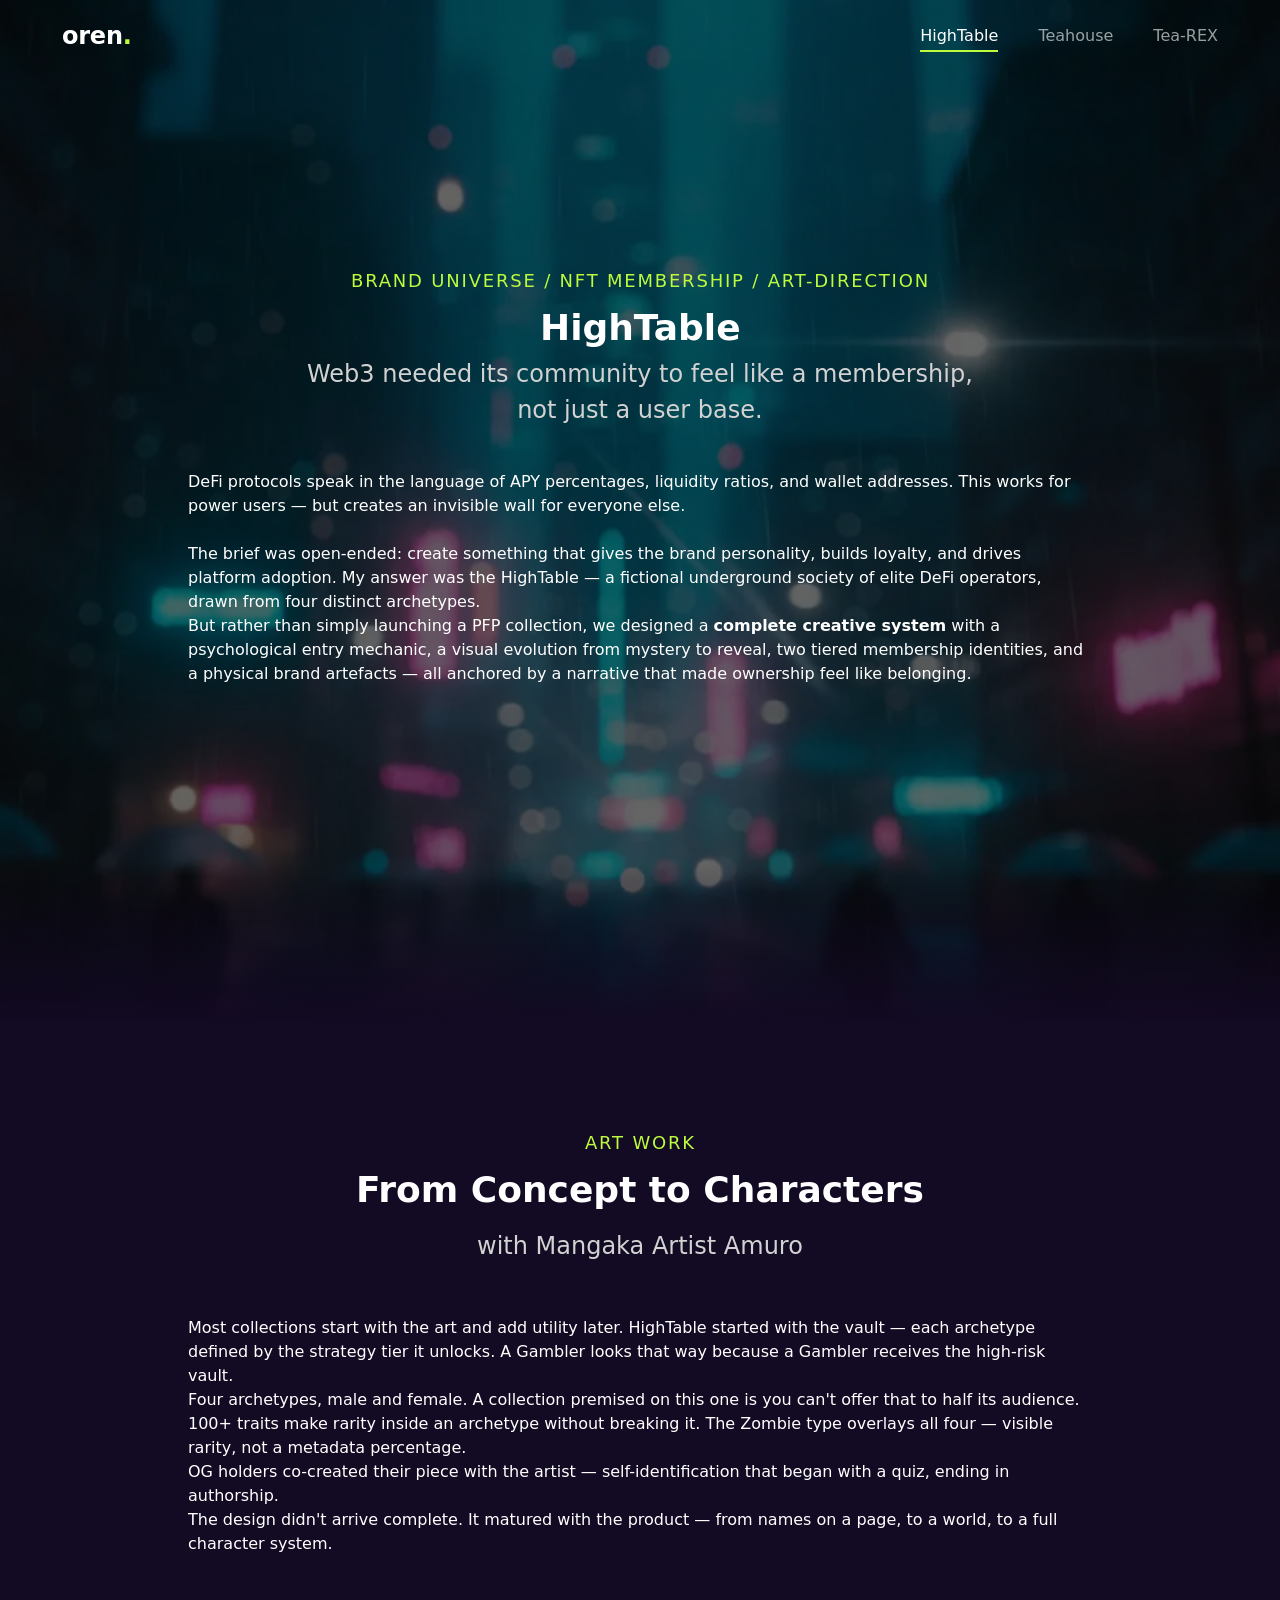
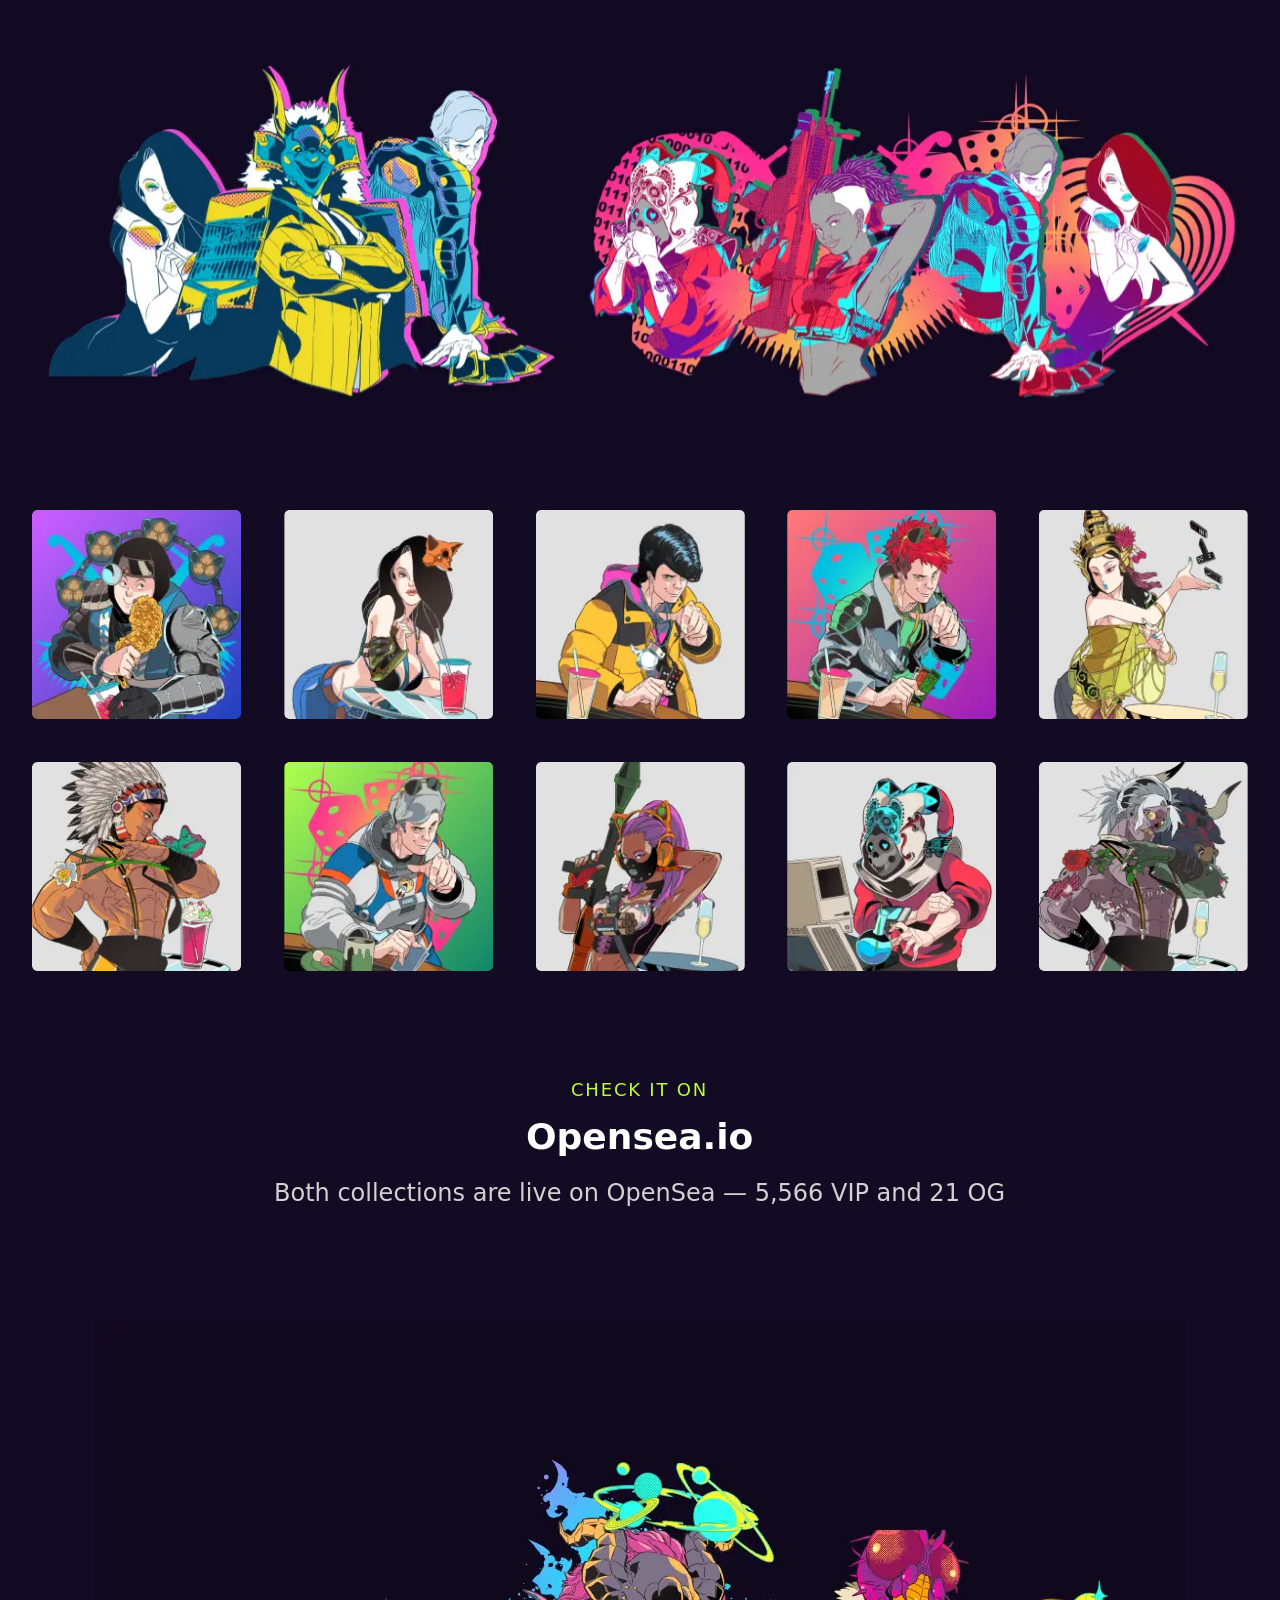
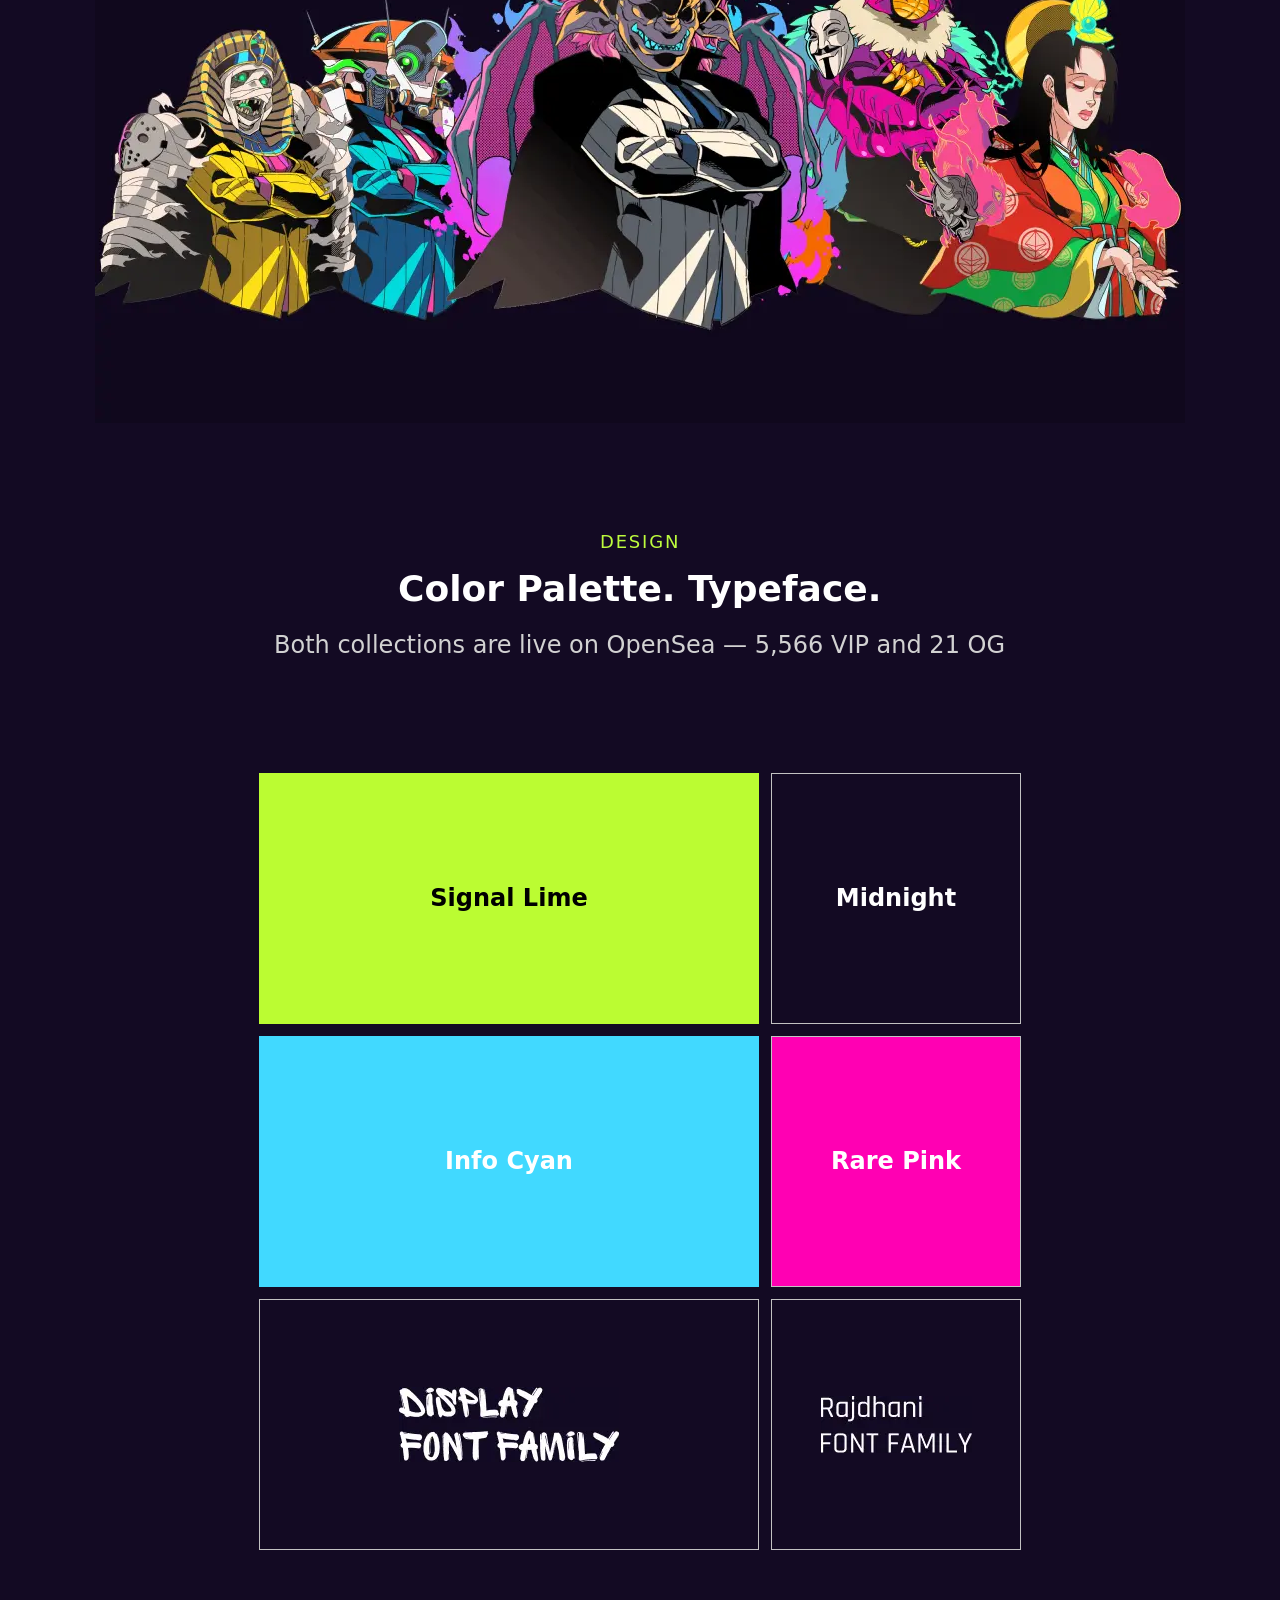
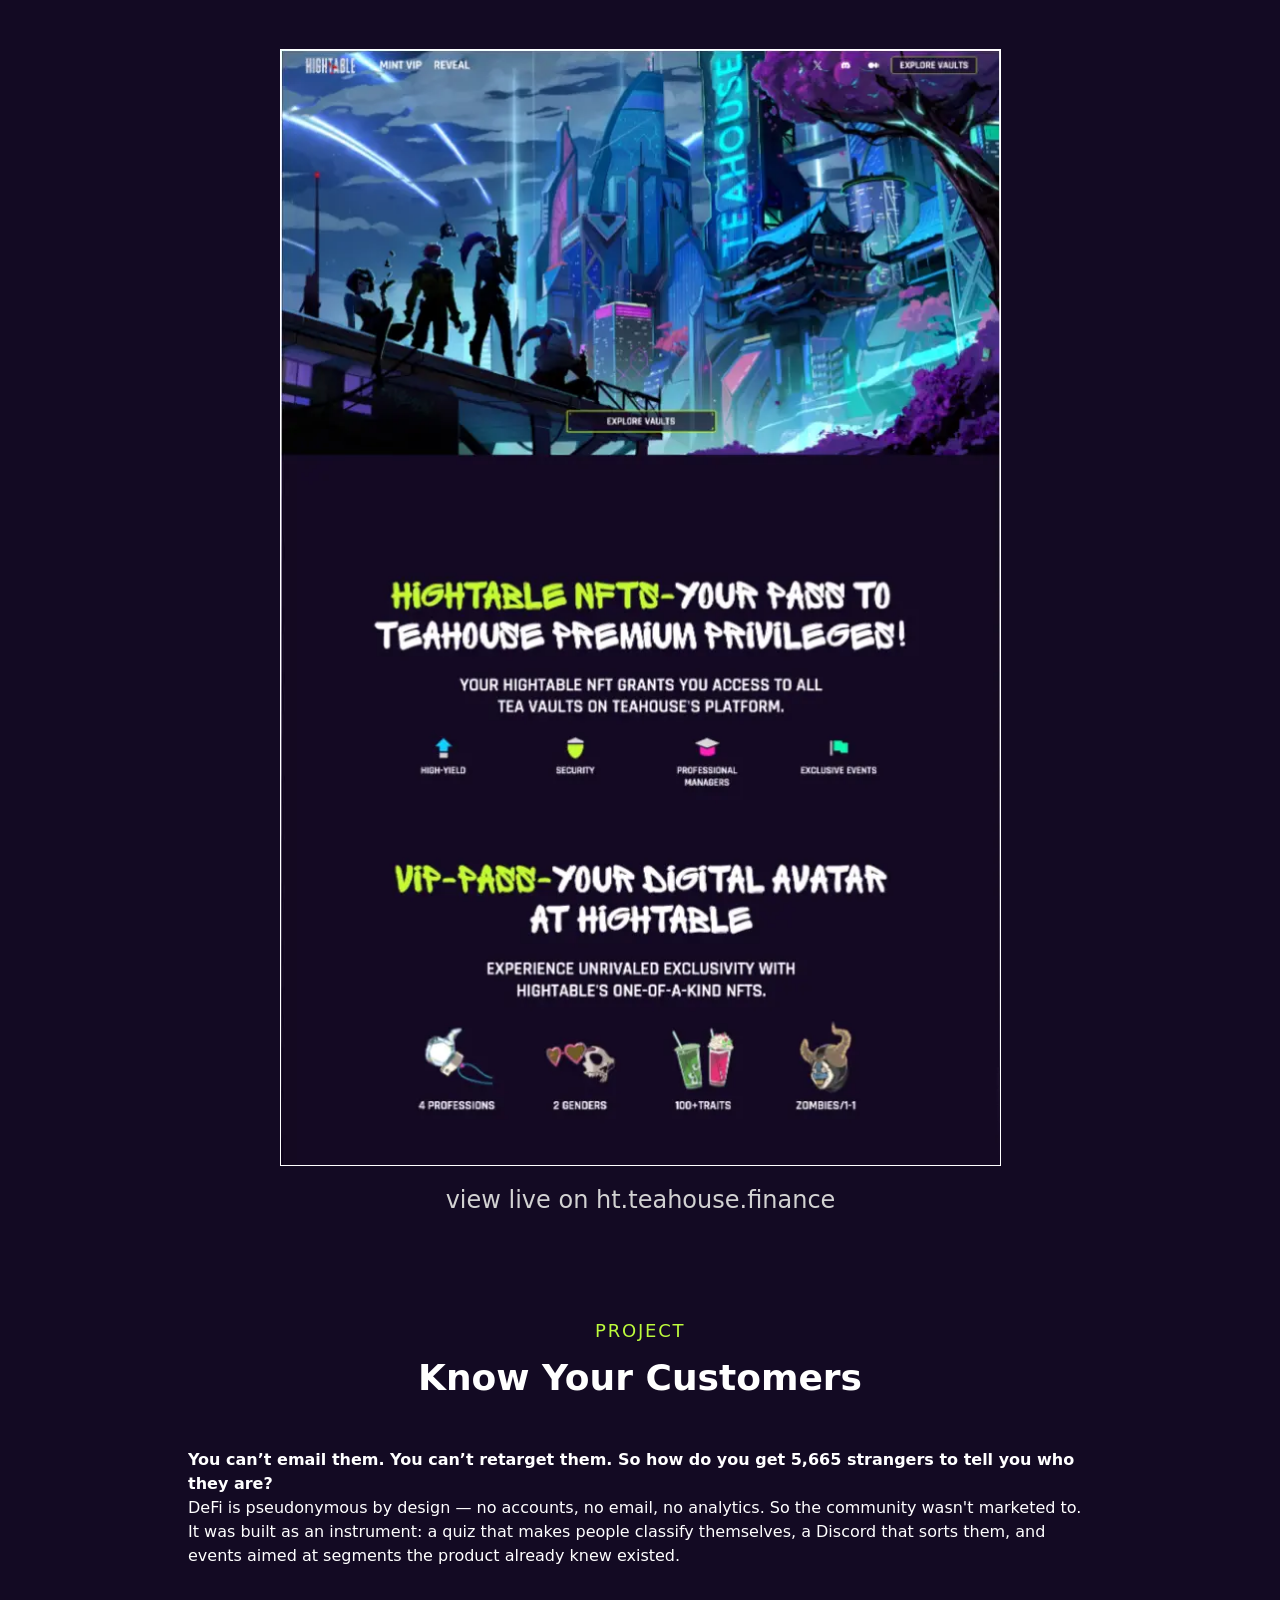
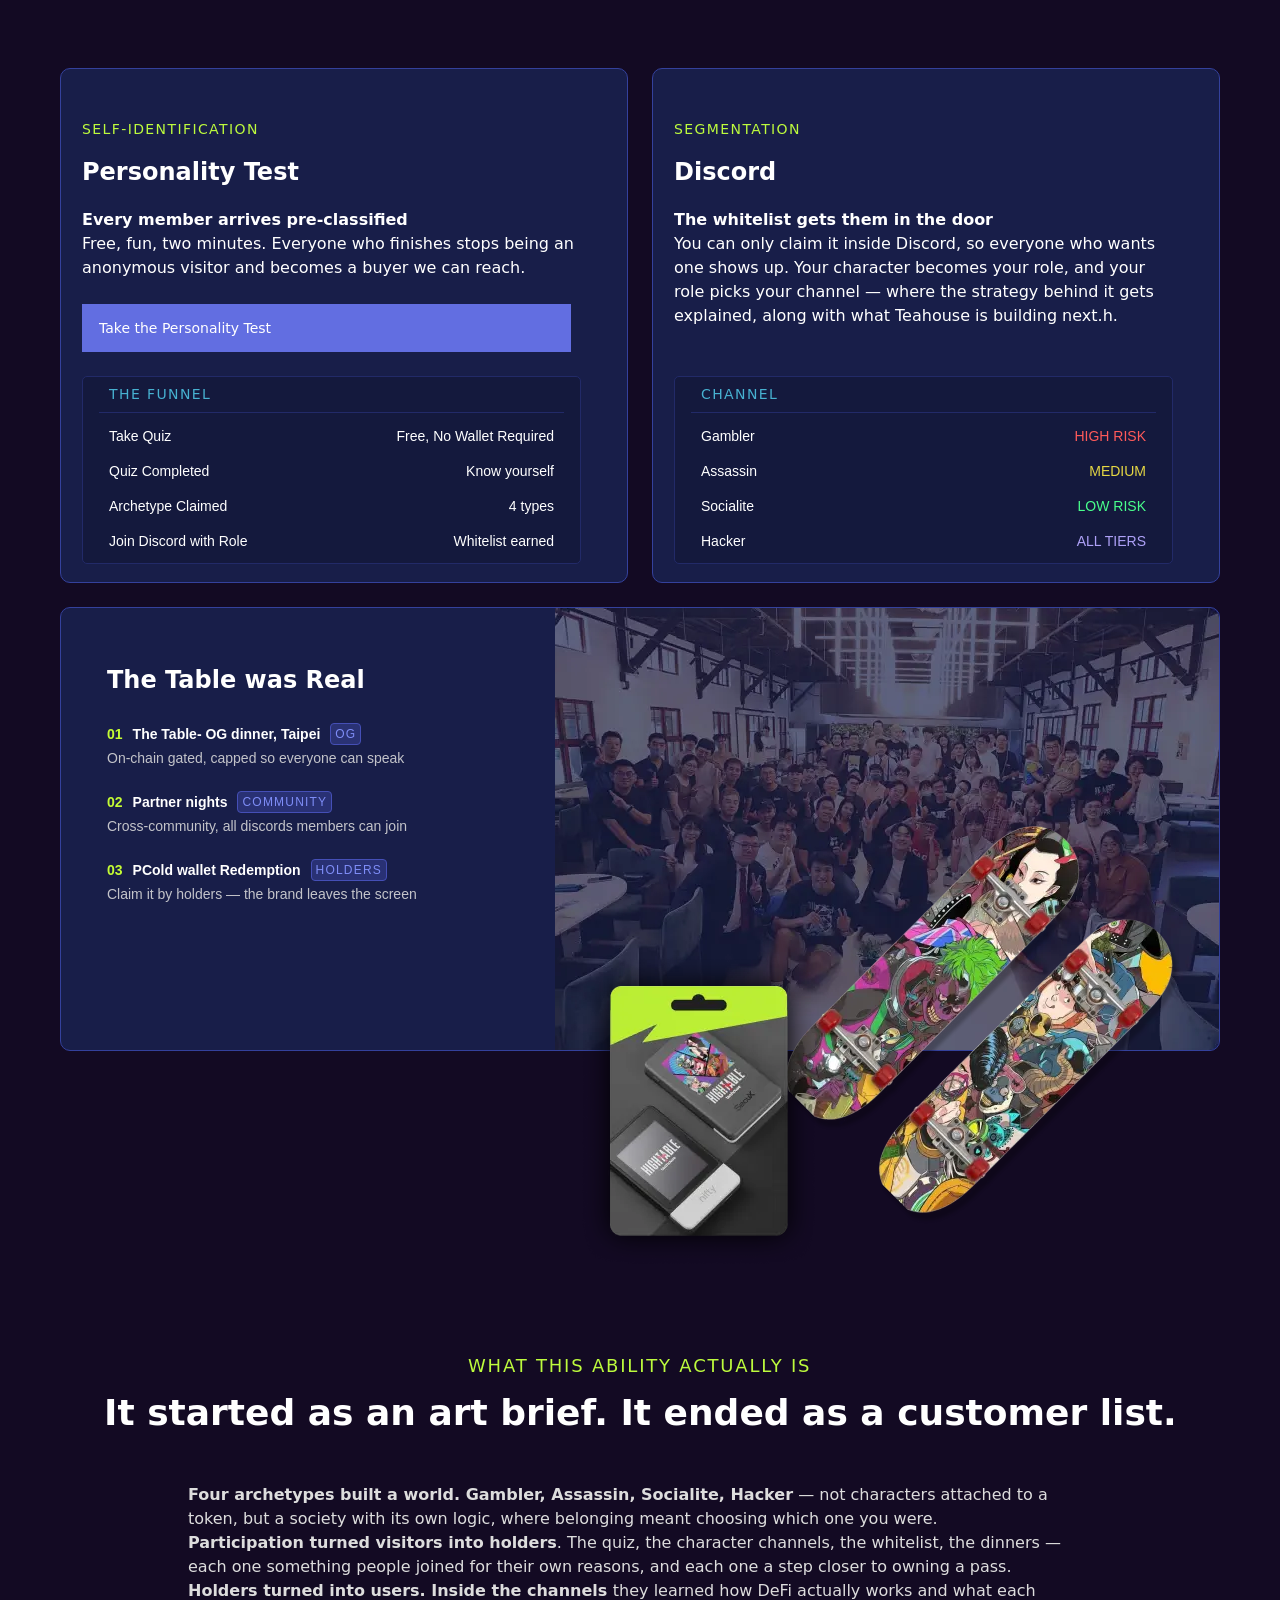
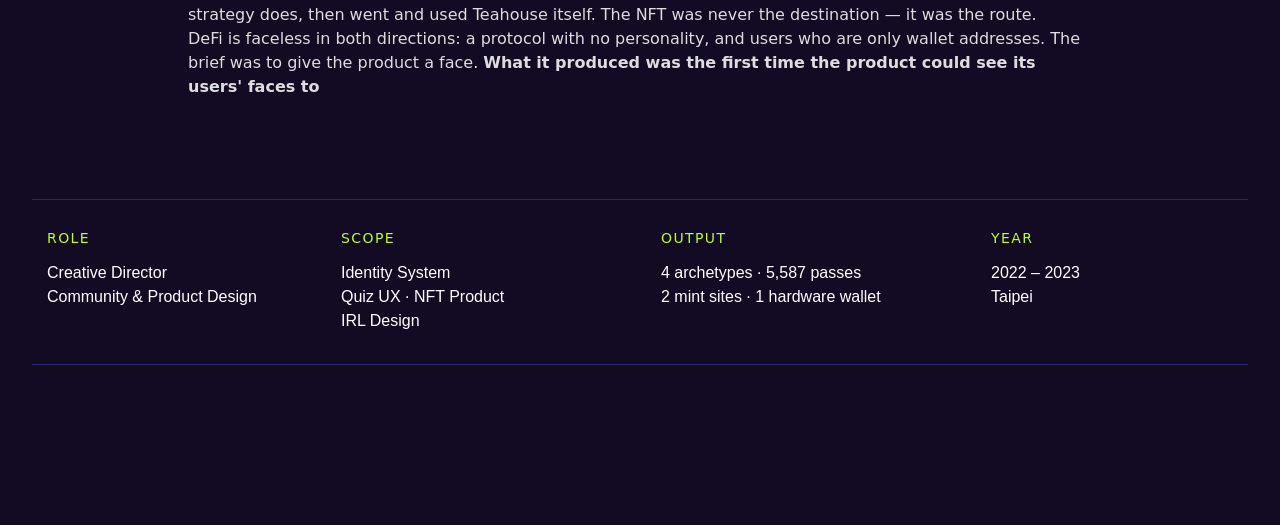
==== index.html @ b8db433e "Build desktop portfolio with HighTable, Teahouse and Tea-REX case studies Static site built from the" ====
<!doctype html>
<html lang="en">
<head>
  <meta charset="utf-8">
  <meta name="viewport" content="width=device-width, initial-scale=1">
  <title>Oren — Portfolio</title>
  <meta http-equiv="refresh" content="0; url=hightable.html">
  <link rel="canonical" href="hightable.html">
  <script>location.replace("hightable.html")</script>
  <style>body{margin:0;background:#130a23}</style>
</head>
<body></body>
</html>
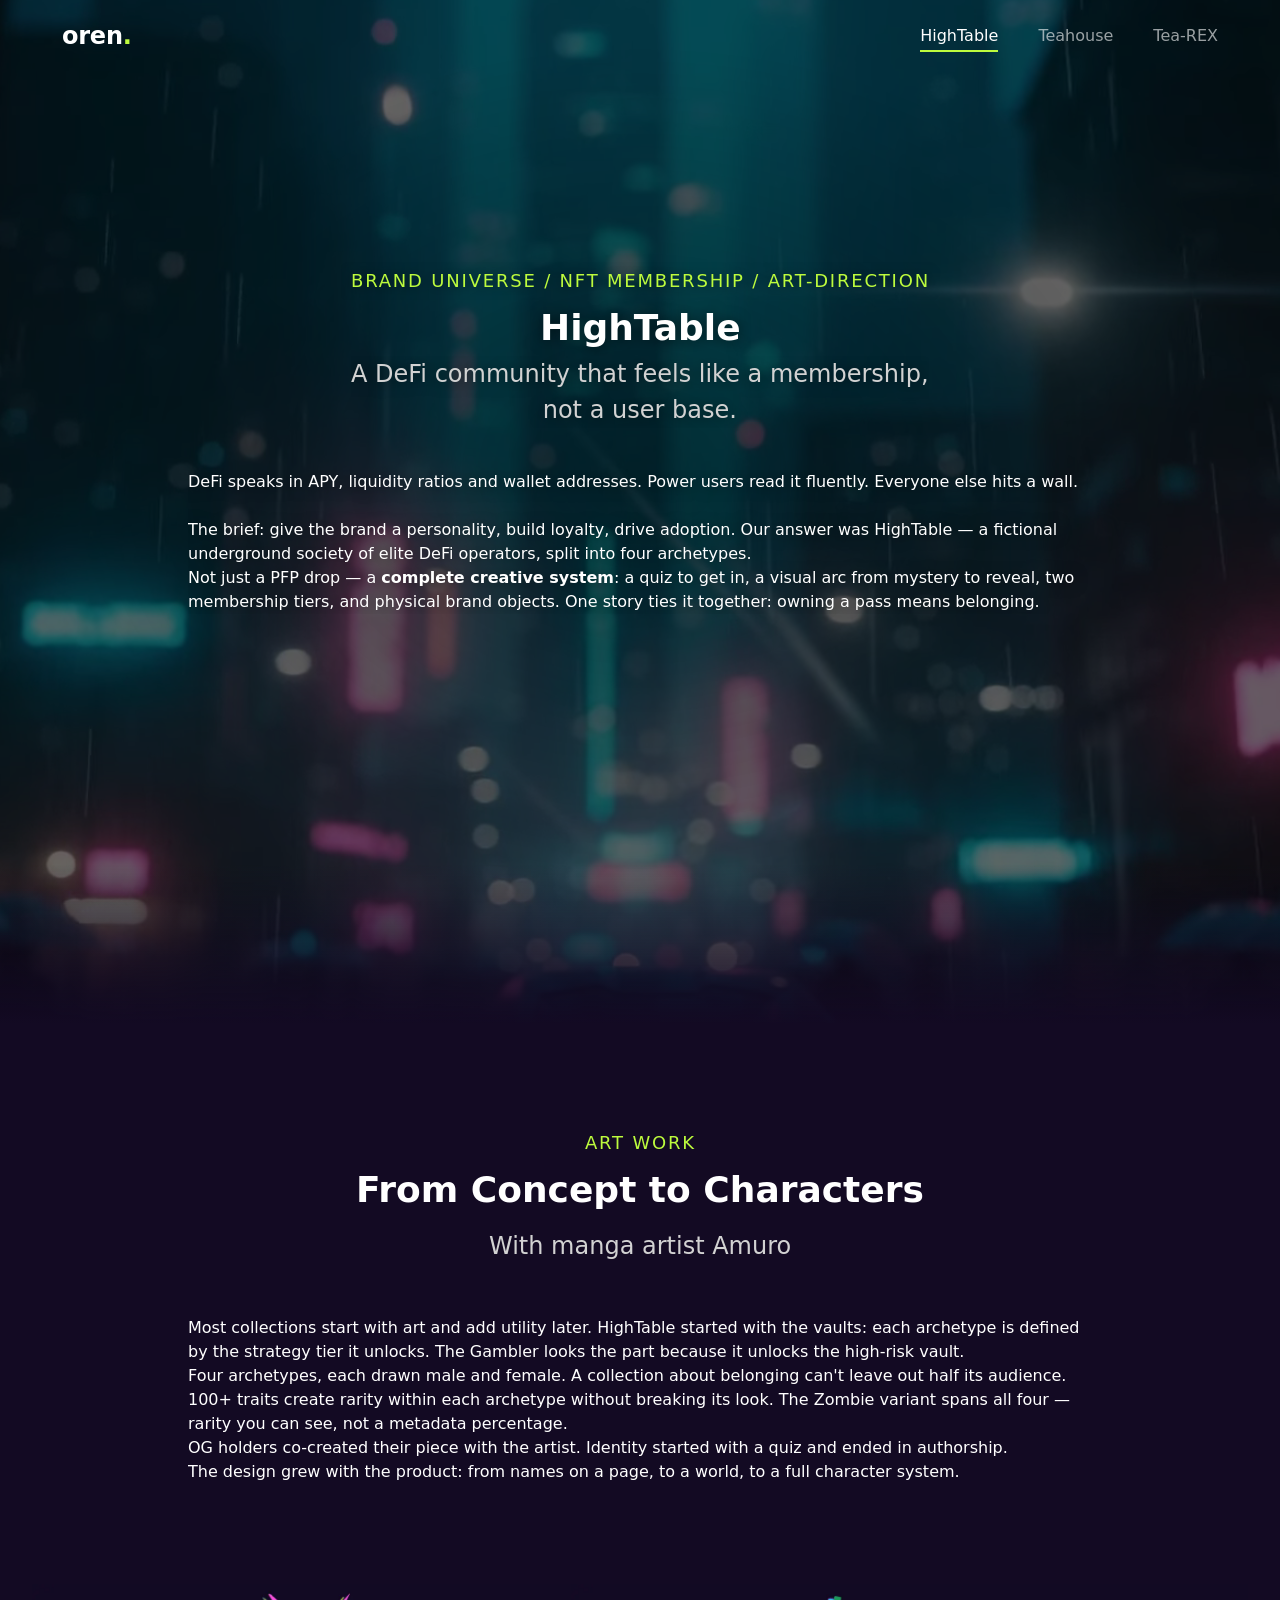
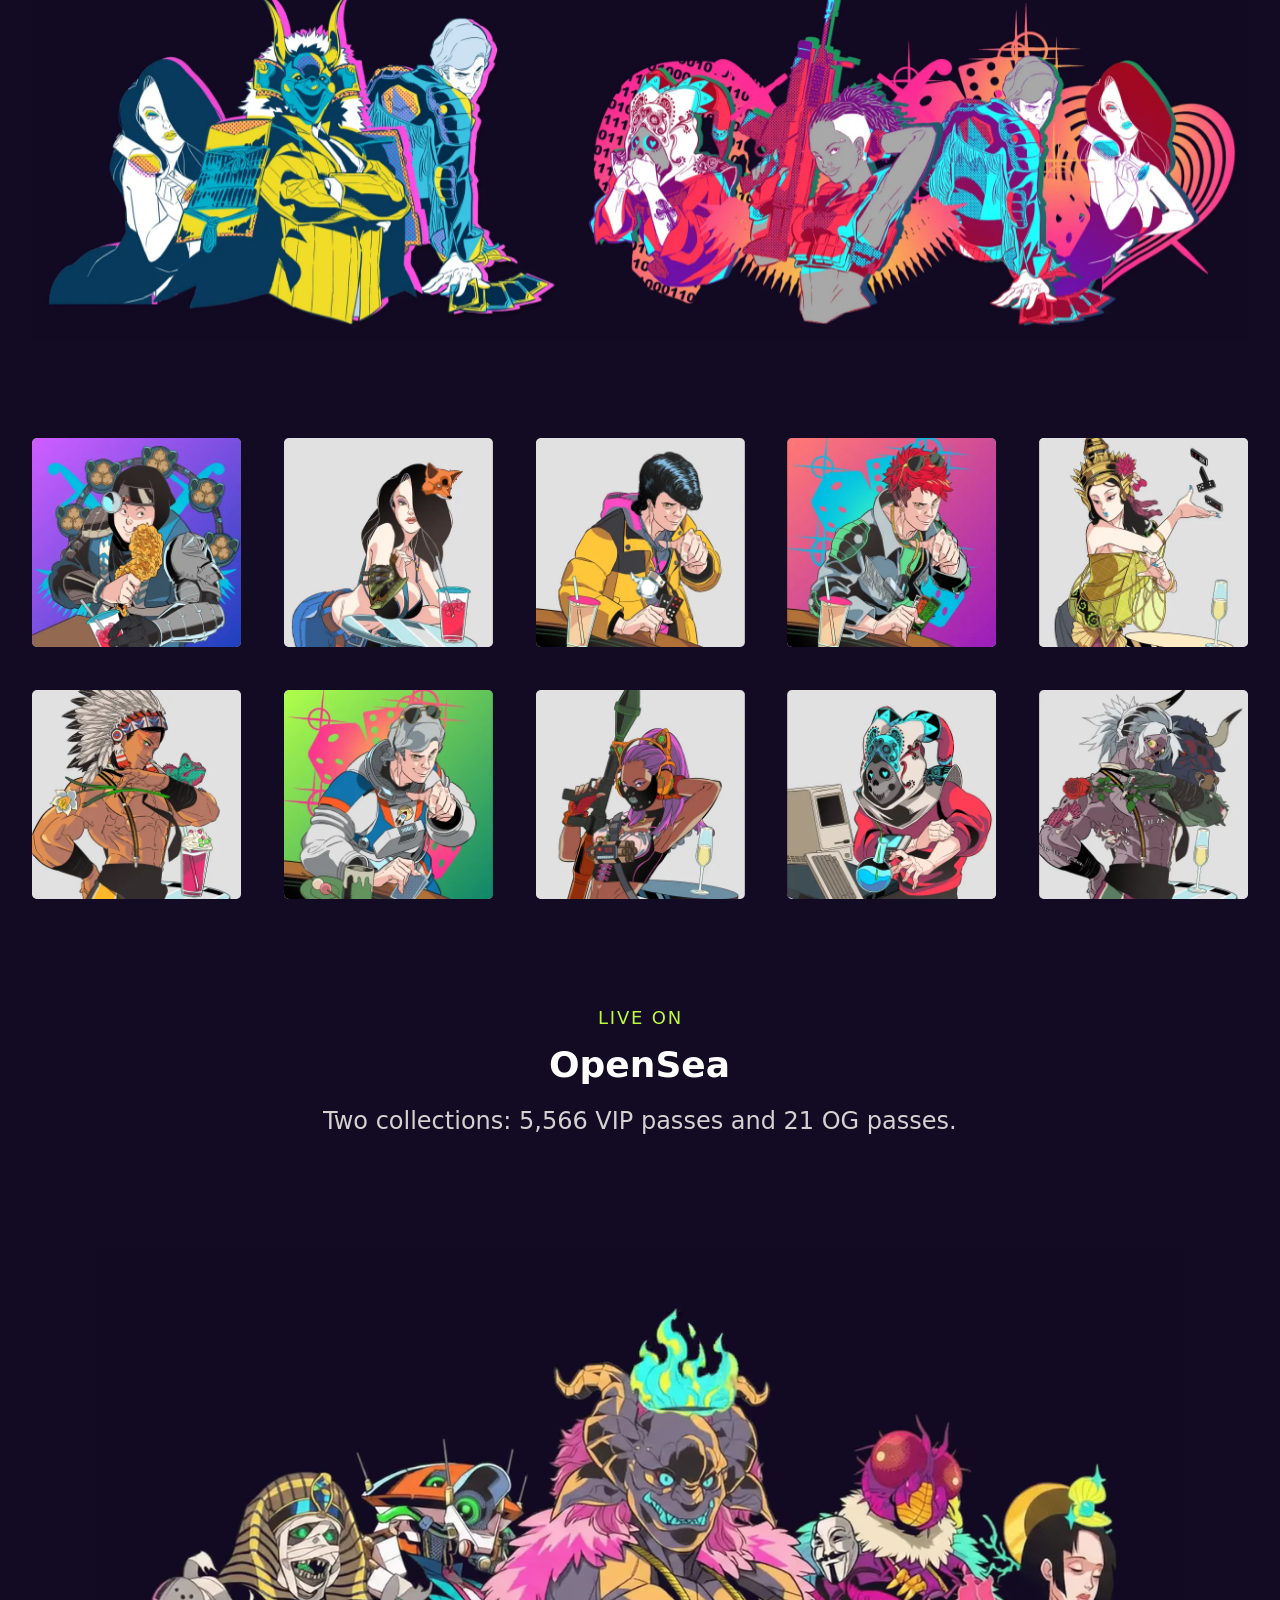
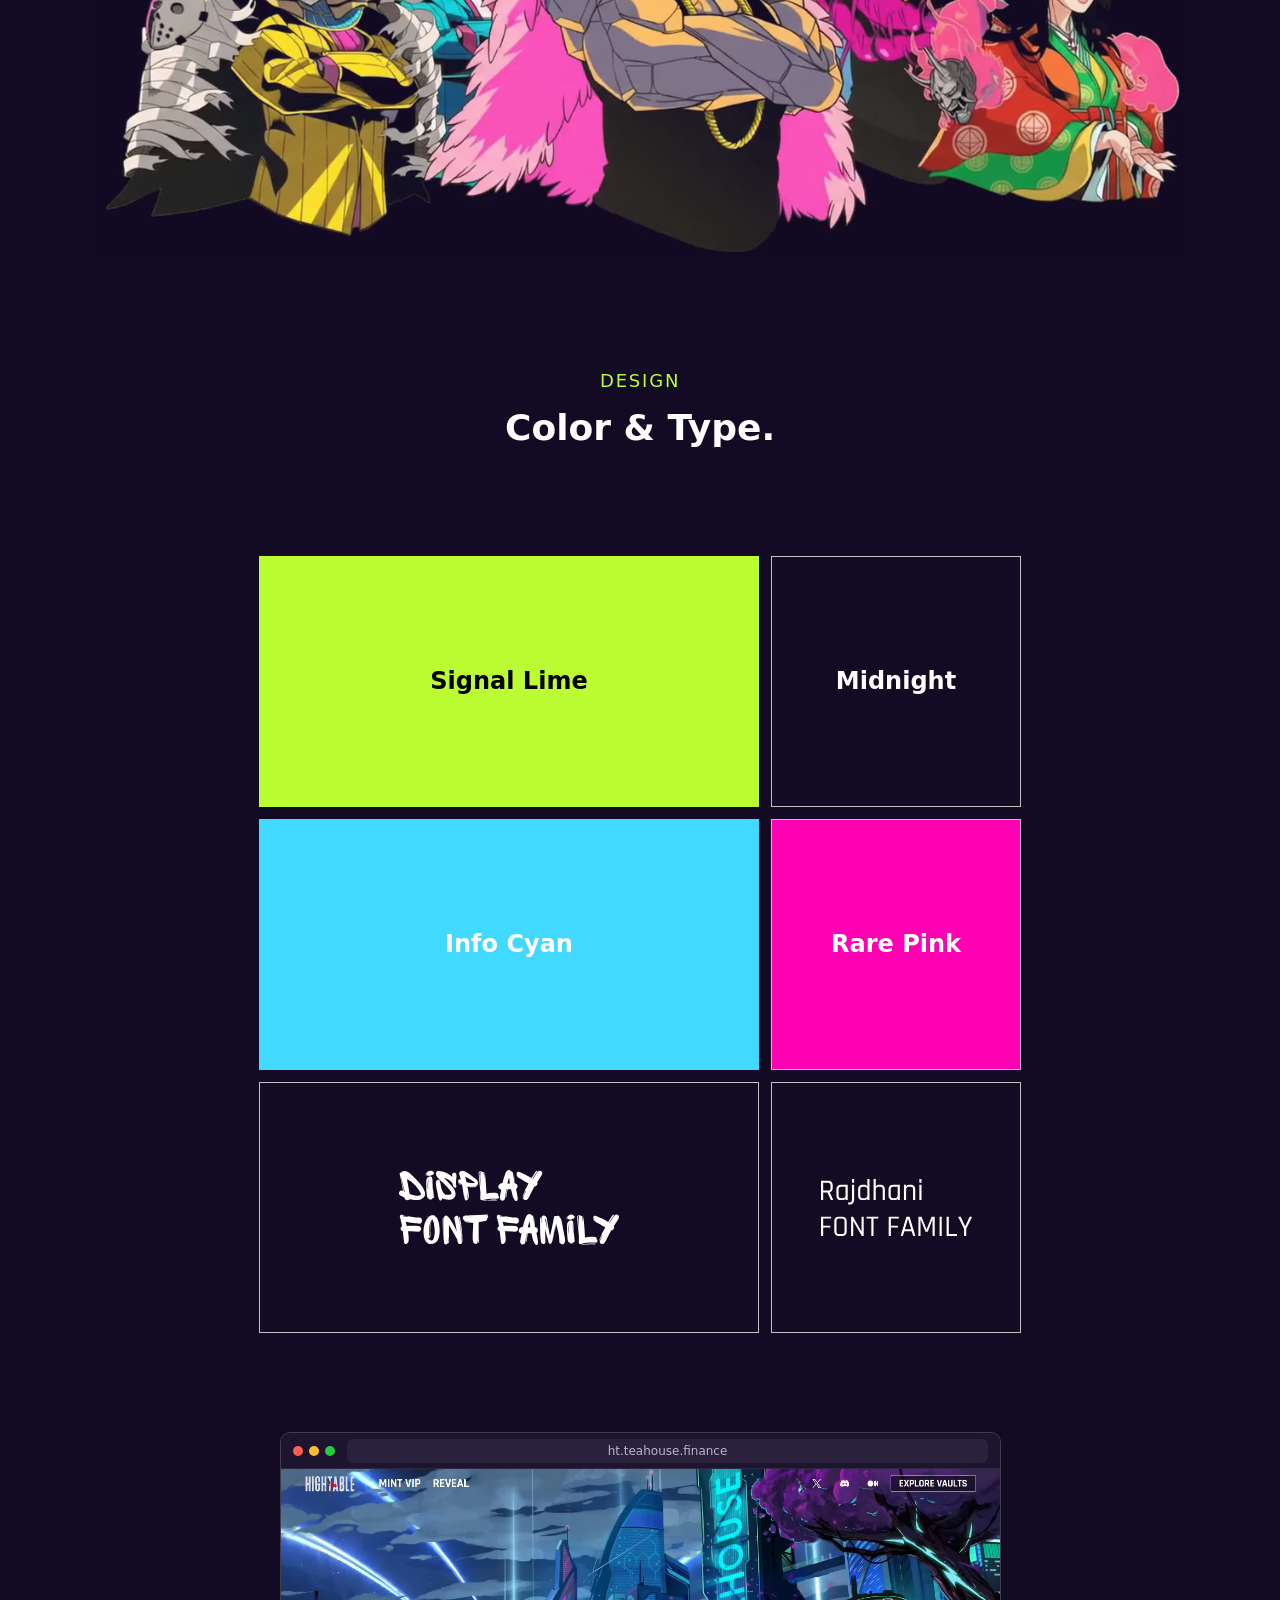
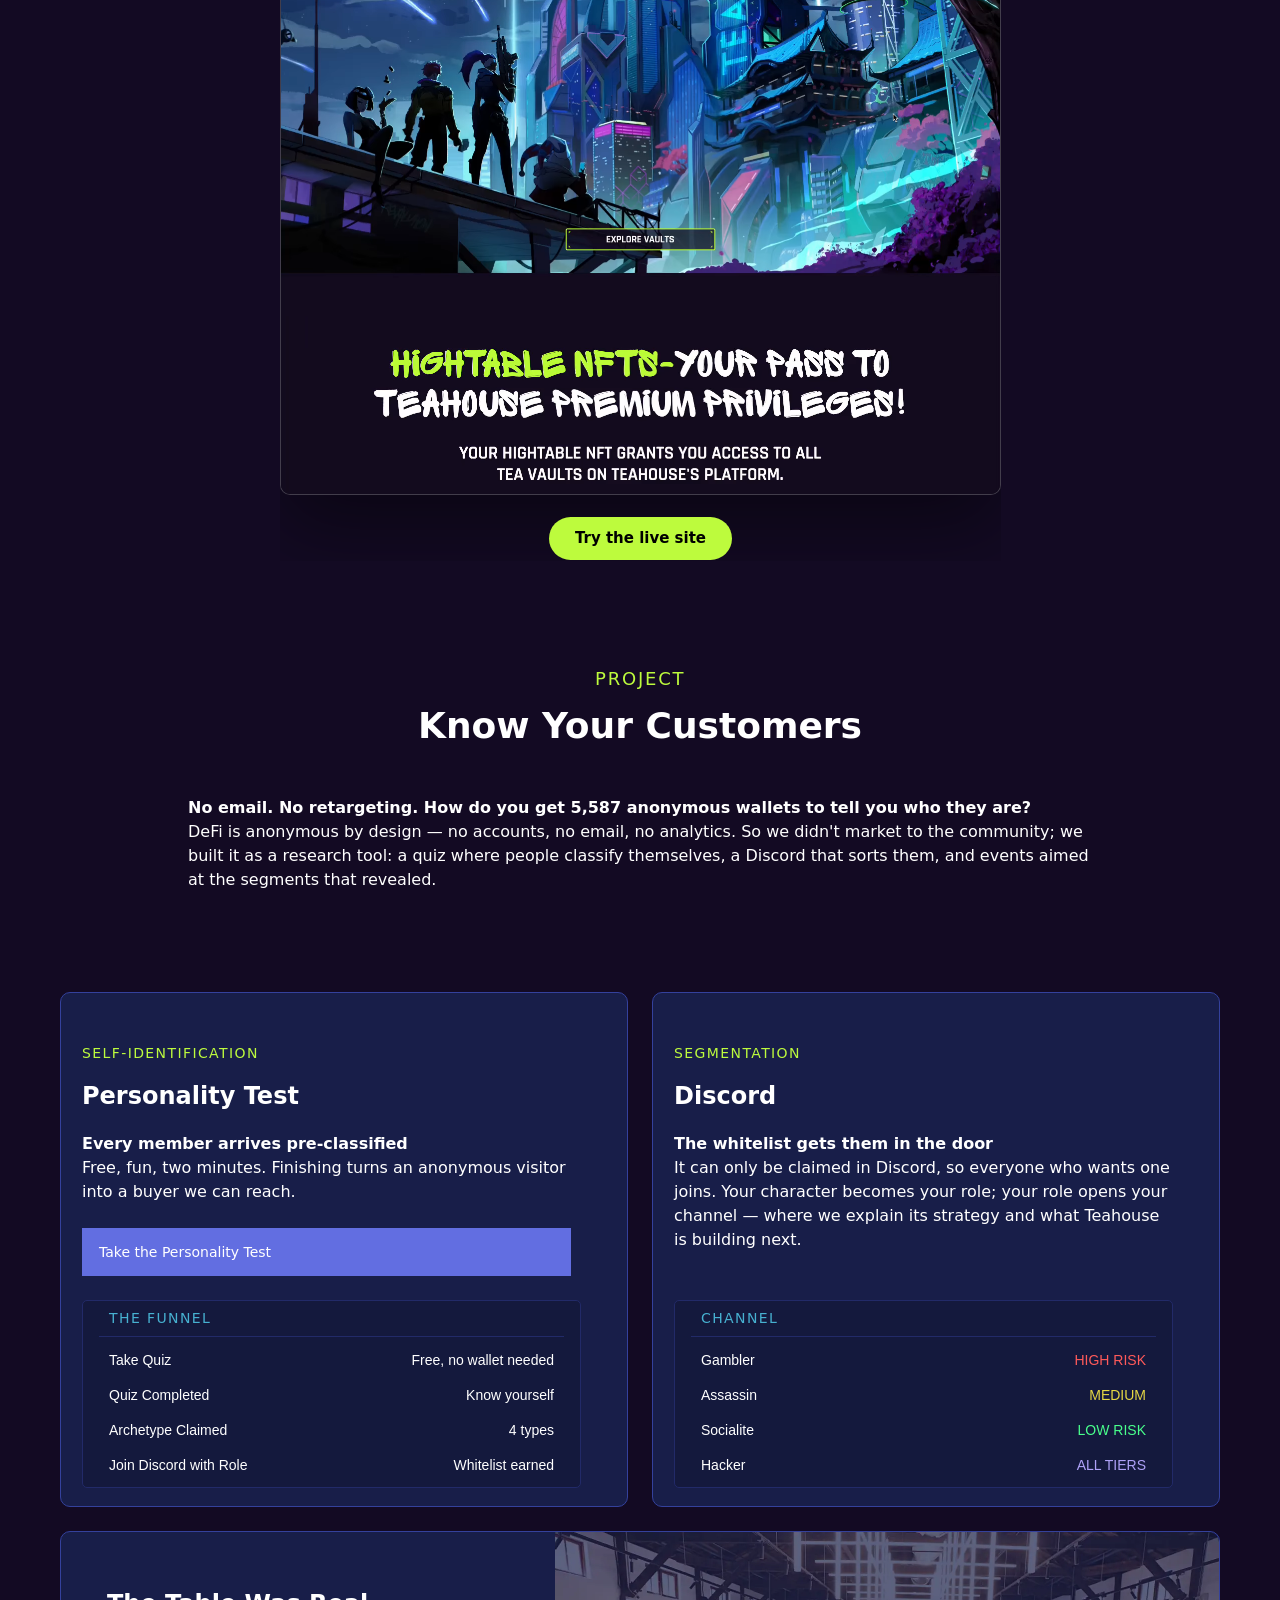
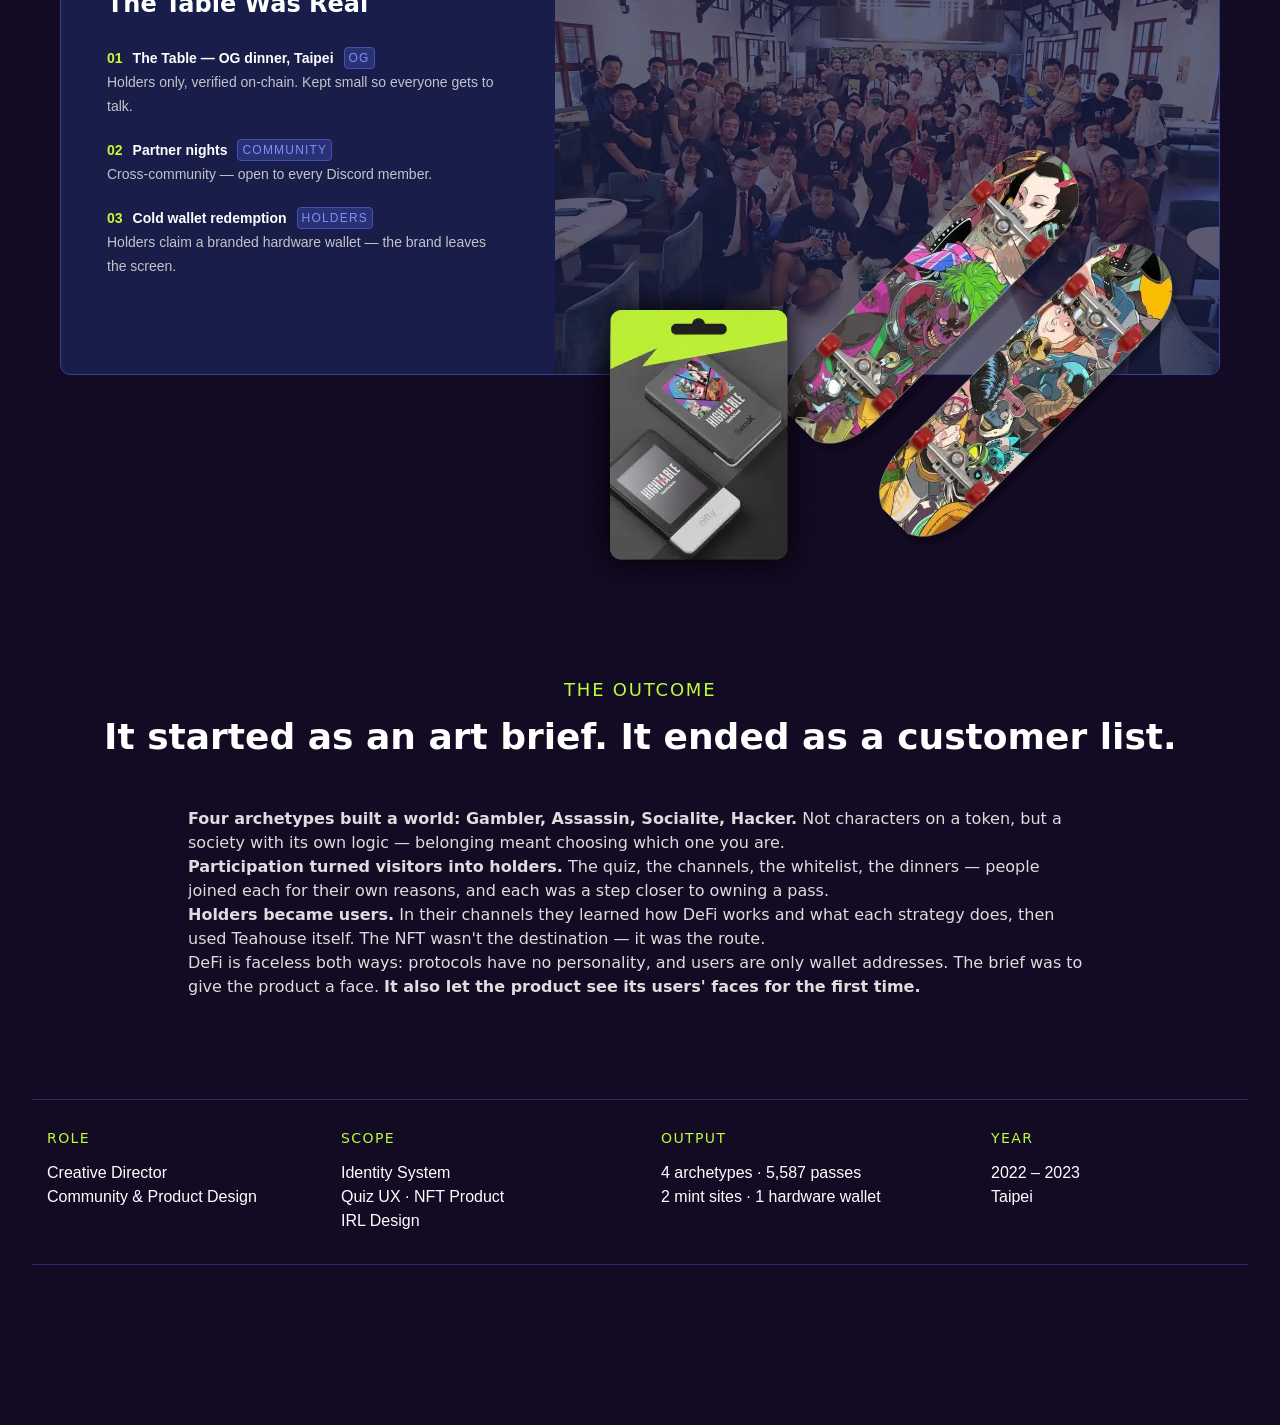
==== commit 5dfa2466: "Add link-preview tags and cover cards for sharing Open Graph and Twitter card tags on the home page " ====
--- a/index.html
+++ b/index.html
@@ -4,8 +4,18 @@
   <meta charset="utf-8">
   <meta name="viewport" content="width=device-width, initial-scale=1">
   <title>Oren — Portfolio</title>
+  <meta name="description" content="Product design case studies: HighTable, Teahouse.Finance and Tea-REX.">
+  <meta property="og:type" content="website">
+  <meta property="og:site_name" content="Oren — Portfolio">
+  <meta property="og:title" content="Oren — Portfolio">
+  <meta property="og:description" content="Product design case studies: HighTable, Teahouse.Finance and Tea-REX.">
+  <meta property="og:url" content="https://orensheep.github.io/teahouse/">
+  <meta property="og:image" content="https://orensheep.github.io/teahouse/assets/og/index.jpg">
+  <meta property="og:image:width" content="1200">
+  <meta property="og:image:height" content="627">
+  <meta property="og:image:alt" content="Oren — Portfolio — cover">
+  <meta name="twitter:card" content="summary_large_image">
   <meta http-equiv="refresh" content="0; url=hightable.html">
-  <link rel="canonical" href="hightable.html">
   <script>location.replace("hightable.html")</script>
   <style>body{margin:0;background:#130a23}</style>
 </head>
